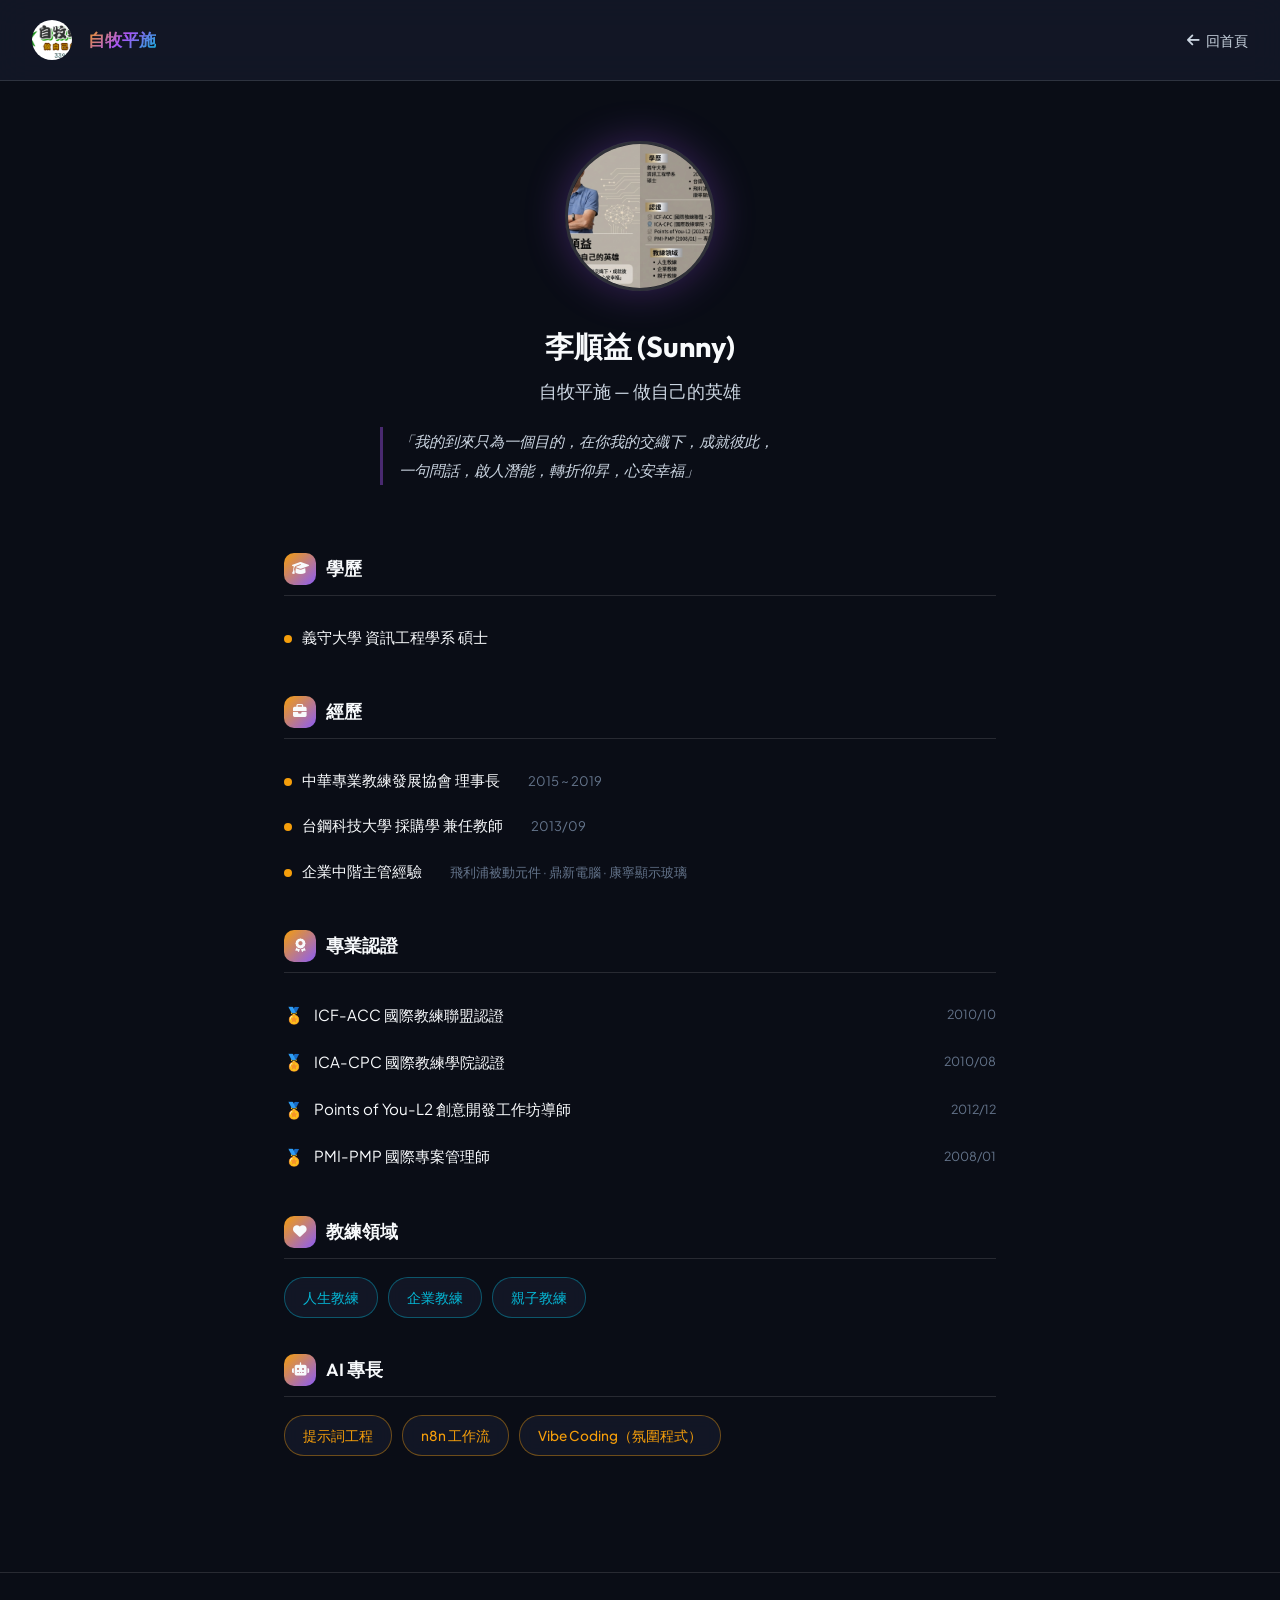
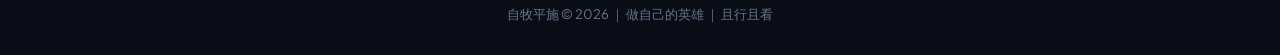
==== about.html @ a1cd7bd4 "調整主風格" ====
<!DOCTYPE html>
<html lang="zh-TW">
<head>
  <meta charset="UTF-8">
  <meta name="viewport" content="width=device-width, initial-scale=1.0">
  <meta name="theme-color" content="#0a0d16">
  <title>關於我 - 自牧平施</title>
  <link rel="manifest" href="manifest.json">
  <link rel="preconnect" href="https://fonts.googleapis.com">
  <link rel="preconnect" href="https://fonts.gstatic.com" crossorigin>
  <link href="https://fonts.googleapis.com/css2?family=Outfit:wght@300;400;500;600;700;800&family=Plus+Jakarta+Sans:wght@400;500;600;700&display=swap" rel="stylesheet">
  <link rel="stylesheet" href="https://cdnjs.cloudflare.com/ajax/libs/font-awesome/6.4.0/css/all.min.css">
  <style>
    :root {
      --bg-primary: #0a0d16;
      --bg-secondary: #121727;
      --bg-glass: rgba(22, 28, 45, 0.7);
      --bg-glass-border: rgba(255, 255, 255, 0.12);
      --text-primary: #f8fafc;
      --text-secondary: #cbd5e1;
      --text-muted: #64748b;
      --accent-cyan: #06b6d4;
      --accent-purple: #a855f7;
      --accent-gold: #f59e0b;
      --gradient-main: linear-gradient(135deg, #f59e0b 0%, #a855f7 50%, #06b6d4 100%);
      --gradient-btn: linear-gradient(135deg, #f59e0b 0%, #8b5cf6 100%);
      --font-heading: 'Outfit', sans-serif;
      --font-body: 'Plus Jakarta Sans', sans-serif;
      --radius-md: 16px;
      --radius-lg: 24px;
    }

    * { margin: 0; padding: 0; box-sizing: border-box; }
    html { scroll-behavior: smooth; }
    body {
      background-color: var(--bg-primary);
      color: var(--text-primary);
      font-family: var(--font-body);
      line-height: 1.7;
      overflow-x: hidden;
      min-height: 100vh;
    }

    /* Header */
    .page-header {
      display: flex;
      align-items: center;
      gap: 16px;
      padding: 20px 32px;
      background: var(--bg-glass);
      backdrop-filter: blur(16px);
      -webkit-backdrop-filter: blur(16px);
      border-bottom: 1px solid var(--bg-glass-border);
      position: sticky;
      top: 0;
      z-index: 100;
    }
    .page-header img {
      width: 40px; height: 40px; border-radius: 50%; object-fit: cover;
    }
    .page-header .brand {
      font-family: var(--font-heading);
      font-weight: 600; font-size: 1.05rem;
      background: var(--gradient-main);
      -webkit-background-clip: text;
      -webkit-text-fill-color: transparent;
      background-clip: text;
    }
    .page-header .back {
      margin-left: auto;
      text-decoration: none;
      color: var(--text-secondary);
      font-size: 0.9rem;
      display: flex; align-items: center; gap: 6px;
      transition: color 0.2s;
    }
    .page-header .back:hover { color: var(--accent-gold); }

    /* Hero */
    .about-hero {
      text-align: center;
      padding: 60px 24px 48px;
      position: relative;
    }
    .about-hero .profile-photo {
      width: 150px; height: 150px; border-radius: 50%;
      object-fit: cover;
      border: 3px solid rgba(255,255,255,0.15);
      box-shadow: 0 0 40px rgba(168,85,247,0.3);
      margin-bottom: 24px;
    }
    .about-hero .name {
      font-family: var(--font-heading);
      font-size: 1.8rem; font-weight: 700;
      margin-bottom: 6px;
    }
    .about-hero .brand-name {
      font-size: 1.1rem; font-weight: 400;
      color: var(--text-secondary);
      margin-bottom: 20px;
    }
    .about-hero .quote {
      font-size: 0.95rem; font-style: italic;
      color: var(--text-secondary);
      max-width: 520px; margin: 0 auto;
      border-left: 3px solid rgba(168,85,247,0.4);
      padding-left: 16px; text-align: left;
      line-height: 1.9;
    }

    /* Content */
    .about-content {
      max-width: 760px;
      margin: 0 auto;
      padding: 20px 24px 80px;
    }

    /* Section */
    .info-section {
      margin-bottom: 36px;
    }
    .info-section h2 {
      font-family: var(--font-heading);
      font-size: 1.1rem; font-weight: 600;
      padding-bottom: 10px;
      margin-bottom: 18px;
      display: flex; align-items: center; gap: 10px;
      border-bottom: 1px solid var(--bg-glass-border);
    }
    .info-section h2 .sec-icon {
      width: 32px; height: 32px;
      display: flex; align-items: center; justify-content: center;
      border-radius: 10px;
      background: var(--gradient-btn);
      font-size: 0.85rem;
      flex-shrink: 0;
    }

    .info-list { list-style: none; }
    .info-list li {
      padding: 10px 0;
      font-size: 0.95rem;
      color: var(--text-primary);
      display: flex; align-items: baseline; gap: 10px;
    }
    .info-list li::before {
      content: '';
      width: 8px; height: 8px;
      border-radius: 50%;
      background: var(--accent-gold);
      flex-shrink: 0;
      margin-top: 10px;
    }
    .info-list .sub {
      font-size: 0.82rem;
      color: var(--text-muted);
      display: block;
      margin-top: 3px;
      margin-left: 18px;
    }

    .cert-list { list-style: none; }
    .cert-list li {
      padding: 10px 0;
      font-size: 0.95rem;
      color: var(--text-primary);
      display: flex; align-items: center; gap: 10px;
    }
    .cert-list li::before {
      content: '🏅';
      flex-shrink: 0;
      font-size: 1rem;
    }
    .cert-list .cert-date {
      margin-left: auto;
      font-size: 0.78rem;
      color: var(--text-muted);
      white-space: nowrap;
    }

    /* Tags */
    .tag-row {
      display: flex; flex-wrap: wrap; gap: 10px;
    }
    .tag {
      display: inline-block;
      padding: 8px 18px;
      border-radius: 20px;
      font-size: 0.85rem;
      font-weight: 500;
      background: var(--bg-glass);
      border: 1px solid var(--bg-glass-border);
      color: var(--text-secondary);
      backdrop-filter: blur(8px);
    }
    .tag.coaching {
      border-color: rgba(6,182,212,0.4);
      color: var(--accent-cyan);
    }
    .tag.ai {
      border-color: rgba(245,158,11,0.4);
      color: var(--accent-gold);
    }

    /* Footer */
    .about-footer {
      text-align: center;
      padding: 30px 24px;
      border-top: 1px solid var(--bg-glass-border);
      font-size: 0.82rem;
      color: var(--text-muted);
    }

    /* Responsive */
    @media (max-width: 600px) {
      .about-hero .name { font-size: 1.4rem; }
      .about-hero .brand-name { font-size: 1rem; }
      .about-hero .quote { font-size: 0.88rem; }
      .about-content { padding: 16px 16px 60px; }
      .page-header { padding: 16px 20px; }
    }
  </style>
</head>
<body>

<div class="page-header">
  <img src="assets/logo.png" alt="自牧平施">
  <span class="brand">自牧平施</span>
  <a href="index.html" class="back"><i class="fas fa-arrow-left"></i> 回首頁</a>
</div>

<section class="about-hero">
  <img src="images/profile.png" alt="李順益" class="profile-photo">
  <div class="name">李順益 (Sunny)</div>
  <div class="brand-name">自牧平施 — 做自己的英雄</div>
  <div class="quote">
    「我的到來只為一個目的，在你我的交織下，成就彼此，<br>
    一句問話，啟人潛能，轉折仰昇，心安幸福」
  </div>
</section>

<div class="about-content">

  <!-- 學歷 -->
  <div class="info-section">
    <h2><span class="sec-icon"><i class="fas fa-graduation-cap"></i></span> 學歷</h2>
    <ul class="info-list">
      <li>義守大學 資訊工程學系 碩士</li>
    </ul>
  </div>

  <!-- 經歷 -->
  <div class="info-section">
    <h2><span class="sec-icon"><i class="fas fa-briefcase"></i></span> 經歷</h2>
    <ul class="info-list">
      <li>
        中華專業教練發展協會 理事長
        <span class="sub">2015 ~ 2019</span>
      </li>
      <li>
        台鋼科技大學 採購學 兼任教師
        <span class="sub">2013/09</span>
      </li>
      <li>
        企業中階主管經驗
        <span class="sub">飛利浦被動元件 · 鼎新電腦 · 康寧顯示玻璃</span>
      </li>
    </ul>
  </div>

  <!-- 認證 -->
  <div class="info-section">
    <h2><span class="sec-icon"><i class="fas fa-award"></i></span> 專業認證</h2>
    <ul class="cert-list">
      <li>ICF-ACC 國際教練聯盟認證 <span class="cert-date">2010/10</span></li>
      <li>ICA-CPC 國際教練學院認證 <span class="cert-date">2010/08</span></li>
      <li>Points of You-L2 創意開發工作坊導師 <span class="cert-date">2012/12</span></li>
      <li>PMI-PMP 國際專案管理師 <span class="cert-date">2008/01</span></li>
    </ul>
  </div>

  <!-- 教練領域 -->
  <div class="info-section">
    <h2><span class="sec-icon"><i class="fas fa-heart"></i></span> 教練領域</h2>
    <div class="tag-row">
      <span class="tag coaching">人生教練</span>
      <span class="tag coaching">企業教練</span>
      <span class="tag coaching">親子教練</span>
    </div>
  </div>

  <!-- AI 專長 -->
  <div class="info-section">
    <h2><span class="sec-icon"><i class="fas fa-robot"></i></span> AI 專長</h2>
    <div class="tag-row">
      <span class="tag ai">提示詞工程</span>
      <span class="tag ai">n8n 工作流</span>
      <span class="tag ai">Vibe Coding（氛圍程式）</span>
    </div>
  </div>

</div>

<footer class="about-footer">
  自牧平施 © 2026 ｜ 做自己的英雄 ｜ 且行且看
</footer>

</body>
</html>
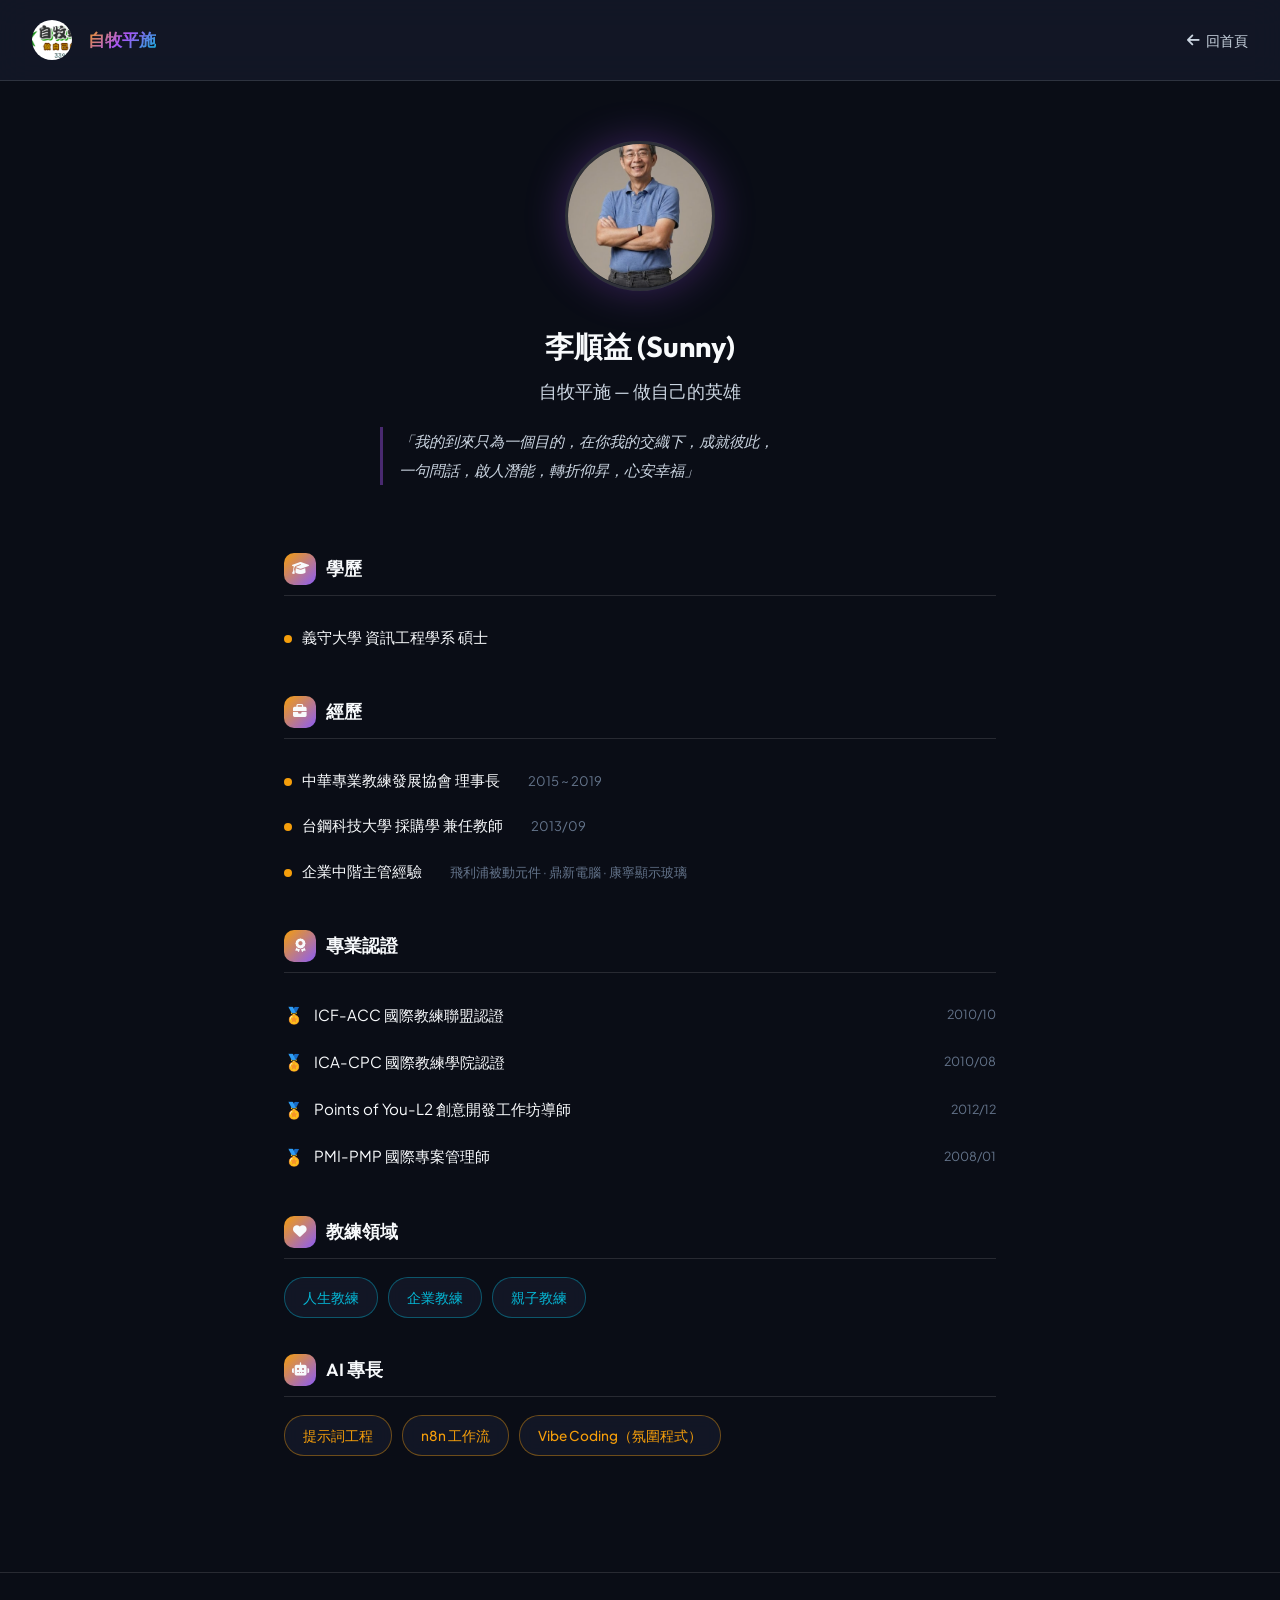
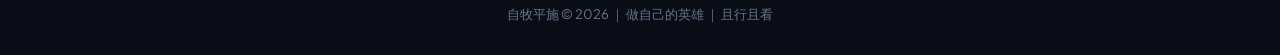
==== commit 0ffe0398: "合併 image 與 assets" ====
--- a/about.html
+++ b/about.html
@@ -230,7 +230,7 @@
 </div>
 
 <section class="about-hero">
-  <img src="images/profile.png" alt="李順益" class="profile-photo">
+  <img src="assets/sunny_ip.png" alt="李順益" class="profile-photo">
   <div class="name">李順益 (Sunny)</div>
   <div class="brand-name">自牧平施 — 做自己的英雄</div>
   <div class="quote">
@@ -307,3 +307,4 @@
 
 </body>
 </html>
+
